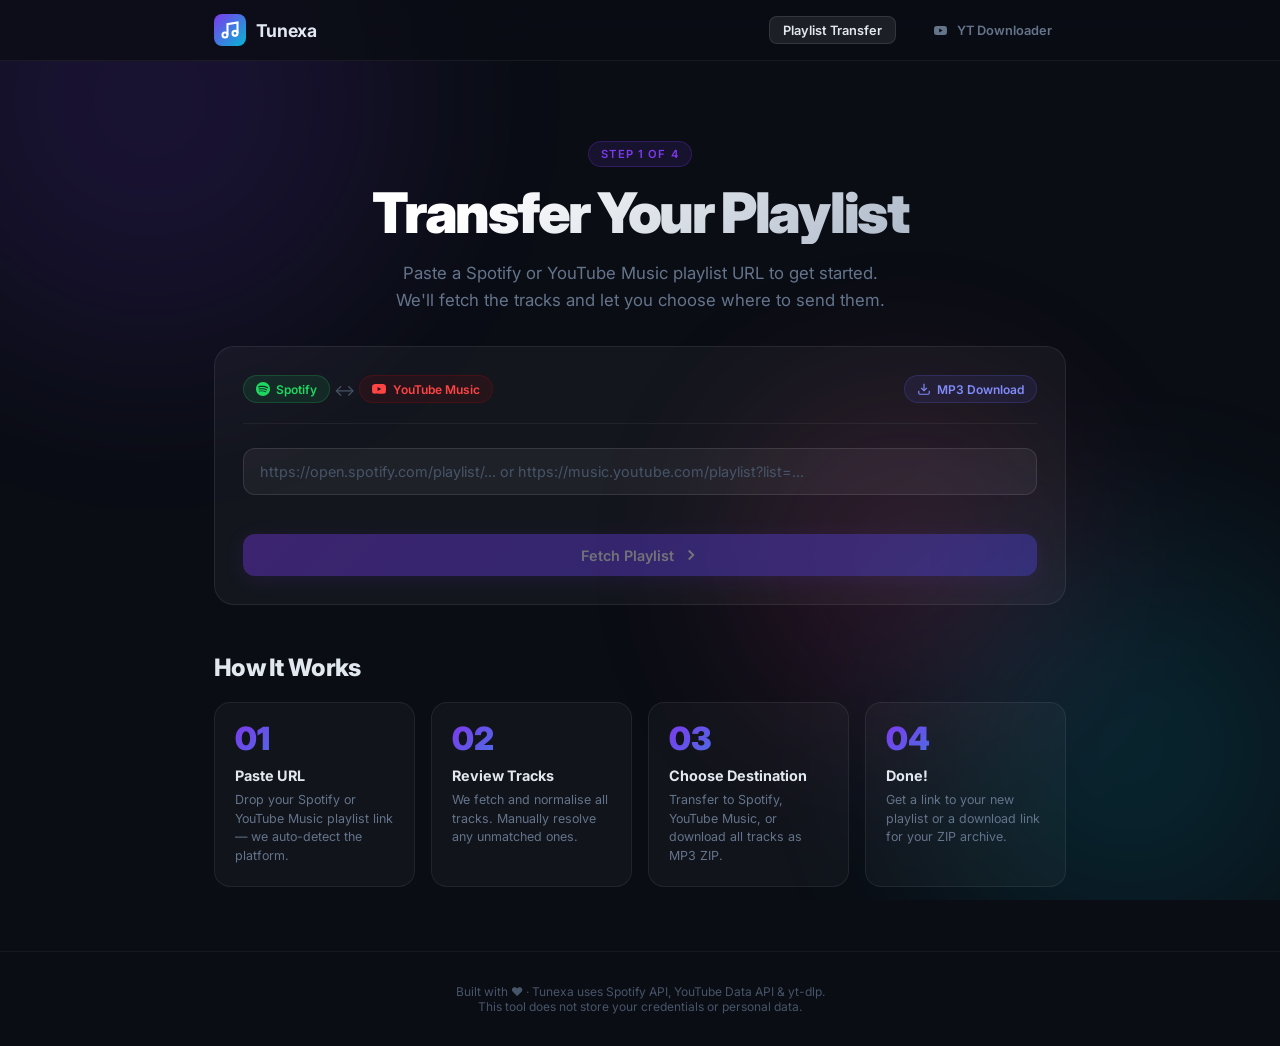
==== index.html @ 4f18d0dc "Initial commit - Tunexa Release 🚀" ====
<!DOCTYPE html>
<html lang="en">
<head>
  <meta charset="UTF-8" />
  <meta name="viewport" content="width=device-width, initial-scale=1.0" />
  <title>Tunexa — Transfer Playlists Between Spotify & YouTube Music</title>
  <meta name="description" content="Transfer playlists seamlessly between Spotify and YouTube Music, or download your tracks as MP3 files. Free, fast, and secure playlist syncing." />
  <link rel="preconnect" href="https://fonts.googleapis.com" />
  <link rel="preconnect" href="https://fonts.gstatic.com" crossorigin />
  <link href="https://fonts.googleapis.com/css2?family=Inter:wght@300;400;500;600;700;800;900&display=swap" rel="stylesheet" />
  <link rel="stylesheet" href="style.css" />
</head>
<body>

  <!-- AMBIENT BACKGROUND -->
  <div class="ambient-bg">
    <div class="orb orb-1"></div>
    <div class="orb orb-2"></div>
    <div class="orb orb-3"></div>
  </div>

  <!-- NAV -->
  <nav class="nav" role="navigation" aria-label="Primary navigation">
    <div class="nav-inner">
      <a href="#" class="logo" id="logo-home-link">
        <div class="logo-icon">
          <svg width="20" height="20" viewBox="0 0 24 24" fill="none" stroke="currentColor" stroke-width="2.5">
            <path d="M9 18V5l12-2v13"/>
            <circle cx="6" cy="18" r="3"/><circle cx="18" cy="16" r="3"/>
          </svg>
        </div>
        <span>Tunexa</span>
      </a>
      <div class="nav-links">
        <a href="index.html" class="nav-tab-btn active" id="nav-tab-playlist">Playlist Transfer</a>
        <a href="ytdl.html" class="nav-tab-btn" id="nav-tab-ytdl">
          <svg width="13" height="13" viewBox="0 0 24 24" fill="currentColor" style="vertical-align: middle; margin-right: 4px;"><path d="M23.495 6.205a3.007 3.007 0 0 0-2.088-2.088C19.537 3.616 12 3.616 12 3.616s-7.537 0-9.407.501A3.007 3.007 0 0 0 .505 6.205 31.247 31.247 0 0 0 0 12a31.247 31.247 0 0 0 .505 5.795 3.007 3.007 0 0 0 2.088 2.088C4.463 20.384 12 20.384 12 20.384s7.537 0 9.407-.501a3.007 3.007 0 0 0 2.088-2.088A31.247 31.247 0 0 0 24 12a31.247 31.247 0 0 0-.505-5.795zM9.609 15.601V8.408l6.264 3.602z"/></svg>
          YT Downloader
        </a>
      </div>
    </div>
  </nav>

  <!-- MAIN APP -->
  <main class="main-container" id="main-app">

    <!-- ═══════════════════════════════════════════ -->
    <!-- STEP 1: URL INGESTION                       -->
    <!-- ═══════════════════════════════════════════ -->
    <section class="step" id="step-url" data-step="1">
      <div class="step-hero">
        <div class="step-badge">Step 1 of 4</div>
        <h1 class="hero-title">Transfer Your Playlist</h1>
        <p class="hero-sub">Paste a Spotify or YouTube Music playlist URL to get started. We'll fetch the tracks and let you choose where to send them.</p>
      </div>

      <div class="card" id="url-card">
        <div class="card-header">
          <div class="platform-pills">
            <div class="pill pill-spotify">
              <svg class="pill-icon" viewBox="0 0 24 24" fill="currentColor"><path d="M12 0C5.4 0 0 5.4 0 12s5.4 12 12 12 12-5.4 12-12S18.66 0 12 0zm5.521 17.34c-.24.359-.66.48-1.021.24-2.82-1.74-6.36-2.101-10.561-1.141-.418.122-.779-.179-.899-.539-.12-.421.18-.78.54-.9 4.56-1.021 8.52-.6 11.64 1.32.42.18.479.659.301 1.02zm1.44-3.3c-.301.42-.841.6-1.262.3-3.239-1.98-8.159-2.58-11.939-1.38-.479.12-1.02-.12-1.14-.6-.12-.48.12-1.021.6-1.141C9.6 9.9 15 10.561 18.72 12.84c.361.181.54.78.241 1.2zm.12-3.36C15.24 8.4 8.82 8.16 5.16 9.301c-.6.179-1.2-.181-1.38-.721-.18-.601.18-1.2.72-1.381 4.26-1.26 11.28-1.02 15.721 1.621.539.3.719 1.02.419 1.56-.299.421-1.02.599-1.559.3z"/></svg>
              Spotify
            </div>
            <span class="pill-sep">↔</span>
            <div class="pill pill-yt">
              <svg class="pill-icon" viewBox="0 0 24 24" fill="currentColor"><path d="M23.495 6.205a3.007 3.007 0 0 0-2.088-2.088c-1.87-.501-9.396-.501-9.396-.501s-7.507-.01-9.396.501A3.007 3.007 0 0 0 .527 6.205a31.247 31.247 0 0 0-.522 5.805 31.247 31.247 0 0 0 .522 5.783 3.007 3.007 0 0 0 2.088 2.088c1.868.502 9.396.502 9.396.502s7.506 0 9.396-.502a3.007 3.007 0 0 0 2.088-2.088 31.247 31.247 0 0 0 .5-5.783 31.247 31.247 0 0 0-.5-5.805zM9.609 15.601V8.408l6.264 3.602z"/></svg>
              YouTube Music
            </div>
          </div>
          <div class="pill pill-mp3">
            <svg class="pill-icon" viewBox="0 0 24 24" fill="none" stroke="currentColor" stroke-width="2"><path d="M21 15v4a2 2 0 0 1-2 2H5a2 2 0 0 1-2-2v-4"/><polyline points="7 10 12 15 17 10"/><line x1="12" y1="15" x2="12" y2="3"/></svg>
            MP3 Download
          </div>
        </div>

        <div class="url-input-group" id="url-input-group">
          <div class="url-input-wrapper">
            <div class="url-platform-badge" id="url-platform-badge" aria-live="polite"></div>
            <input
              type="url"
              id="playlist-url-input"
              class="url-input"
              placeholder="https://open.spotify.com/playlist/... or https://music.youtube.com/playlist?list=..."
              autocomplete="off"
              spellcheck="false"
              aria-label="Playlist URL"
            />
            <button class="url-clear-btn" id="url-clear-btn" aria-label="Clear URL" style="display:none">
              <svg width="14" height="14" viewBox="0 0 24 24" fill="none" stroke="currentColor" stroke-width="2.5"><line x1="18" y1="6" x2="6" y2="18"/><line x1="6" y1="6" x2="18" y2="18"/></svg>
            </button>
          </div>
          <div class="url-error" id="url-error" role="alert" aria-live="assertive"></div>
        </div>

        <button class="btn btn-primary btn-full" id="fetch-playlist-btn" disabled>
          <span class="btn-text">Fetch Playlist</span>
          <svg class="btn-icon" width="18" height="18" viewBox="0 0 24 24" fill="none" stroke="currentColor" stroke-width="2.5"><polyline points="9 18 15 12 9 6"/></svg>
        </button>
      </div>

      <!-- HOW IT WORKS -->
      <div class="how-it-works" id="how-it-works">
        <h2 class="section-title">How It Works</h2>
        <div class="steps-grid">
          <div class="step-card">
            <div class="step-num">01</div>
            <h3>Paste URL</h3>
            <p>Drop your Spotify or YouTube Music playlist link — we auto-detect the platform.</p>
          </div>
          <div class="step-card">
            <div class="step-num">02</div>
            <h3>Review Tracks</h3>
            <p>We fetch and normalise all tracks. Manually resolve any unmatched ones.</p>
          </div>
          <div class="step-card">
            <div class="step-num">03</div>
            <h3>Choose Destination</h3>
            <p>Transfer to Spotify, YouTube Music, or download all tracks as MP3 ZIP.</p>
          </div>
          <div class="step-card">
            <div class="step-num">04</div>
            <h3>Done!</h3>
            <p>Get a link to your new playlist or a download link for your ZIP archive.</p>
          </div>
        </div>
      </div>
    </section>

    <!-- ═══════════════════════════════════════════ -->
    <!-- STEP 2: TRACK REVIEW                        -->
    <!-- ═══════════════════════════════════════════ -->
    <section class="step hidden" id="step-tracks" data-step="2">
      <div class="step-header">
        <button class="back-btn" id="back-to-url-btn" aria-label="Back to URL step">
          <svg width="16" height="16" viewBox="0 0 24 24" fill="none" stroke="currentColor" stroke-width="2.5"><polyline points="15 18 9 12 15 6"/></svg>
          Back
        </button>
        <div class="step-badge">Step 2 of 4</div>
      </div>

      <div class="playlist-header" id="playlist-header">
        <div class="playlist-meta">
          <div class="playlist-platform-badge" id="playlist-platform-badge"></div>
          <div>
            <h2 class="playlist-name" id="playlist-name">Playlist Name</h2>
            <p class="playlist-stats" id="playlist-stats">0 tracks fetched</p>
          </div>
        </div>
      </div>

      <div class="card" id="tracks-card">
        <div class="tracks-filter-bar">
          <input type="search" id="track-search" class="track-search" placeholder="Search tracks…" aria-label="Search tracks" />
          <div class="filter-tabs" role="tablist">
            <button class="filter-tab active" data-filter="all" role="tab" id="filter-all">All</button>
            <button class="filter-tab" data-filter="matched" role="tab" id="filter-matched">Matched</button>
            <button class="filter-tab" data-filter="unmatched" role="tab" id="filter-unmatched">Unmatched</button>
          </div>
        </div>

        <div class="tracks-list" id="tracks-list" role="list" aria-label="Tracks">
          <!-- Tracks injected by JS -->
        </div>
      </div>

      <!-- UNMATCHED RESOLVE MODAL -->
      <div class="modal-overlay hidden" id="resolve-modal" role="dialog" aria-modal="true" aria-labelledby="resolve-modal-title">
        <div class="modal">
          <div class="modal-header">
            <h3 id="resolve-modal-title">Find a replacement</h3>
            <button class="modal-close" id="resolve-modal-close" aria-label="Close">
              <svg width="16" height="16" viewBox="0 0 24 24" fill="none" stroke="currentColor" stroke-width="2.5"><line x1="18" y1="6" x2="6" y2="18"/><line x1="6" y1="6" x2="18" y2="18"/></svg>
            </button>
          </div>
          <div class="modal-body">
            <p class="modal-track-info" id="modal-track-info"></p>
            <div class="modal-search-group">
              <input type="search" id="modal-search-input" class="url-input" placeholder="Search for a replacement…" aria-label="Search for replacement track" />
              <button class="btn btn-primary" id="modal-search-btn">Search</button>
            </div>
            <div class="modal-results" id="modal-results" role="list"></div>
          </div>
          <div class="modal-footer">
            <button class="btn btn-ghost" id="modal-skip-btn">Skip this track</button>
          </div>
        </div>
      </div>

      <div class="step-actions">
        <div class="match-summary" id="match-summary"></div>
        <button class="btn btn-primary btn-lg" id="proceed-to-dest-btn">
          Choose Destination
          <svg width="18" height="18" viewBox="0 0 24 24" fill="none" stroke="currentColor" stroke-width="2.5"><polyline points="9 18 15 12 9 6"/></svg>
        </button>
      </div>
    </section>

    <!-- ═══════════════════════════════════════════ -->
    <!-- STEP 3: DESTINATION SELECTION               -->
    <!-- ═══════════════════════════════════════════ -->
    <section class="step hidden" id="step-destination" data-step="3">
      <div class="step-header">
        <button class="back-btn" id="back-to-tracks-btn" aria-label="Back to tracks step">
          <svg width="16" height="16" viewBox="0 0 24 24" fill="none" stroke="currentColor" stroke-width="2.5"><polyline points="15 18 9 12 15 6"/></svg>
          Back
        </button>
        <div class="step-badge">Step 3 of 4</div>
      </div>

      <h2 class="section-title">Where should we send your playlist?</h2>
      <p class="section-sub">Choose a destination. We'll authenticate you where required and transfer your tracks.</p>

      <div class="destination-grid">
        <button class="dest-card" id="dest-spotify" data-dest="spotify">
          <div class="dest-icon dest-icon-spotify">
            <svg viewBox="0 0 24 24" fill="currentColor"><path d="M12 0C5.4 0 0 5.4 0 12s5.4 12 12 12 12-5.4 12-12S18.66 0 12 0zm5.521 17.34c-.24.359-.66.48-1.021.24-2.82-1.74-6.36-2.101-10.561-1.141-.418.122-.779-.179-.899-.539-.12-.421.18-.78.54-.9 4.56-1.021 8.52-.6 11.64 1.32.42.18.479.659.301 1.02zm1.44-3.3c-.301.42-.841.6-1.262.3-3.239-1.98-8.159-2.58-11.939-1.38-.479.12-1.02-.12-1.14-.6-.12-.48.12-1.021.6-1.141C9.6 9.9 15 10.561 18.72 12.84c.361.181.54.78.241 1.2zm.12-3.36C15.24 8.4 8.82 8.16 5.16 9.301c-.6.179-1.2-.181-1.38-.721-.18-.601.18-1.2.72-1.381 4.26-1.26 11.28-1.02 15.721 1.621.539.3.719 1.02.419 1.56-.299.421-1.02.599-1.559.3z"/></svg>
          </div>
          <h3>Spotify</h3>
          <p>Create a new playlist on your Spotify account with all matched tracks.</p>
          <div class="dest-auth-note">
            <svg width="12" height="12" viewBox="0 0 24 24" fill="none" stroke="currentColor" stroke-width="2"><rect x="3" y="11" width="18" height="11" rx="2" ry="2"/><path d="M7 11V7a5 5 0 0 1 10 0v4"/></svg>
            Requires Spotify OAuth
          </div>
          <div class="dest-arrow">→</div>
        </button>

        <button class="dest-card" id="dest-youtube" data-dest="youtube">
          <div class="dest-icon dest-icon-yt">
            <svg viewBox="0 0 24 24" fill="currentColor"><path d="M23.495 6.205a3.007 3.007 0 0 0-2.088-2.088c-1.87-.501-9.396-.501-9.396-.501s-7.507-.01-9.396.501A3.007 3.007 0 0 0 .527 6.205a31.247 31.247 0 0 0-.522 5.805 31.247 31.247 0 0 0 .522 5.783 3.007 3.007 0 0 0 2.088 2.088c1.868.502 9.396.502 9.396.502s7.506 0 9.396-.502a3.007 3.007 0 0 0 2.088-2.088 31.247 31.247 0 0 0 .5-5.783 31.247 31.247 0 0 0-.5-5.805zM9.609 15.601V8.408l6.264 3.602z"/></svg>
          </div>
          <h3>YouTube Music</h3>
          <p>Create a new playlist on your YouTube Music account with all matched tracks.</p>
          <div class="dest-auth-note">
            <svg width="12" height="12" viewBox="0 0 24 24" fill="none" stroke="currentColor" stroke-width="2"><rect x="3" y="11" width="18" height="11" rx="2" ry="2"/><path d="M7 11V7a5 5 0 0 1 10 0v4"/></svg>
            Requires Google OAuth
          </div>
          <div class="dest-arrow">→</div>
        </button>

        <button class="dest-card dest-card-mp3" id="dest-mp3" data-dest="mp3">
          <div class="dest-icon dest-icon-mp3">
            <svg viewBox="0 0 24 24" fill="none" stroke="currentColor" stroke-width="2"><path d="M21 15v4a2 2 0 0 1-2 2H5a2 2 0 0 1-2-2v-4"/><polyline points="7 10 12 15 17 10"/><line x1="12" y1="15" x2="12" y2="3"/></svg>
          </div>
          <h3>Download as MP3</h3>
          <p>Download all matched tracks as MP3 files packaged in a single ZIP archive.</p>
          <div class="dest-auth-note dest-auth-free">
            <svg width="12" height="12" viewBox="0 0 24 24" fill="none" stroke="currentColor" stroke-width="2"><polyline points="20 6 9 17 4 12"/></svg>
            No authentication required
          </div>
          <div class="dest-arrow">→</div>
        </button>
      </div>

      <!-- OAUTH STATUS -->
      <div class="oauth-status hidden" id="oauth-status">
        <div class="oauth-spinner"></div>
        <span id="oauth-status-text">Connecting…</span>
      </div>
    </section>

    <!-- ═══════════════════════════════════════════ -->
    <!-- STEP 4: PROGRESS / RESULTS                  -->
    <!-- ═══════════════════════════════════════════ -->
    <section class="step hidden" id="step-results" data-step="4">
      <div class="step-header">
        <div class="step-badge">Step 4 of 4</div>
      </div>

      <!-- PROGRESS STATE -->
      <div id="progress-view">
        <div class="progress-icon-wrap" id="progress-platform-icon"></div>
        <h2 class="progress-title" id="progress-title">Transferring playlist…</h2>
        <p class="progress-sub" id="progress-sub">Please wait while we process your tracks.</p>

        <div class="progress-bar-wrap">
          <div class="progress-bar" id="progress-bar" role="progressbar" aria-valuenow="0" aria-valuemin="0" aria-valuemax="100">
            <div class="progress-fill" id="progress-fill"></div>
          </div>
          <span class="progress-pct" id="progress-pct">0%</span>
        </div>

        <div class="progress-track-status" id="progress-track-status"></div>
      </div>

      <!-- RESULTS STATE -->
      <div class="hidden" id="results-view">
        <div class="results-success-icon">
          <svg width="40" height="40" viewBox="0 0 24 24" fill="none" stroke="currentColor" stroke-width="2.5"><polyline points="20 6 9 17 4 12"/></svg>
        </div>
        <h2 class="results-title" id="results-title">Transfer Complete!</h2>

        <div class="results-stats" id="results-stats">
          <!-- Injected by JS -->
        </div>

        <div class="results-link-wrap" id="results-link-wrap"></div>

        <div class="results-failed-wrap hidden" id="results-failed-wrap">
          <h3 class="results-failed-title">Failed Tracks</h3>
          <ul class="results-failed-list" id="results-failed-list"></ul>
        </div>

        <div class="results-track-list" id="results-track-list">
          <!-- Injected by JS -->
        </div>

        <button class="btn btn-ghost btn-full" id="start-over-btn" style="margin-top:2rem">
          <svg width="16" height="16" viewBox="0 0 24 24" fill="none" stroke="currentColor" stroke-width="2.5"><polyline points="1 4 1 10 7 10"/><path d="M3.51 15a9 9 0 1 0 .49-4"/></svg>
          Start a new transfer
        </button>
      </div>
    </section>

  </main>

  <!-- GLOBAL TOAST NOTIFICATION -->
  <div class="toast-container" id="toast-container" aria-live="polite"></div>

  <!-- GLOBAL LOADING OVERLAY -->
  <div class="loading-overlay hidden" id="loading-overlay">
    <div class="loading-spinner-lg"></div>
    <p id="loading-overlay-text">Fetching playlist…</p>
  </div>

  <footer class="footer">
    <p>Built with ♥ · Tunexa uses Spotify API, YouTube Data API &amp; yt-dlp. <br/>This tool does not store your credentials or personal data.</p>
  </footer>

  <script src="app.js"></script>
</body>
</html>
---- style.css ----
/* ── RESET & BASE ─────────────────────────────── */
*,*::before,*::after{box-sizing:border-box;margin:0;padding:0}
html{scroll-behavior:smooth}
body{font-family:'Inter',sans-serif;background:#0a0d14;color:#e2e8f0;min-height:100vh;overflow-x:hidden}
a{color:inherit;text-decoration:none}
button{font-family:inherit;cursor:pointer;border:none;background:none}
input,button{outline:none}
.hidden{display:none!important}

/* ── AMBIENT ──────────────────────────────────── */
.ambient-bg{position:fixed;inset:0;z-index:0;pointer-events:none;overflow:hidden}
.orb{position:absolute;border-radius:50%;filter:blur(80px);opacity:.18}
.orb-1{width:600px;height:600px;background:radial-gradient(circle,#7c3aed,transparent);top:-200px;left:-150px;animation:drift1 18s ease-in-out infinite alternate}
.orb-2{width:500px;height:500px;background:radial-gradient(circle,#06b6d4,transparent);bottom:-100px;right:-100px;animation:drift2 22s ease-in-out infinite alternate}
.orb-3{width:400px;height:400px;background:radial-gradient(circle,#ec4899,transparent);top:40%;left:55%;animation:drift3 26s ease-in-out infinite alternate}
@keyframes drift1{to{transform:translate(60px,80px)}}
@keyframes drift2{to{transform:translate(-60px,-50px)}}
@keyframes drift3{to{transform:translate(-80px,60px)}}

/* ── NAV ──────────────────────────────────────── */
.nav{position:sticky;top:0;z-index:100;background:rgba(10,13,20,.8);backdrop-filter:blur(16px);border-bottom:1px solid rgba(255,255,255,.06)}
.nav-inner{max-width:900px;margin:0 auto;padding:0 1.5rem;height:60px;display:flex;align-items:center;justify-content:space-between}
.logo{display:flex;align-items:center;gap:.6rem;font-weight:700;font-size:1.1rem;letter-spacing:-.02em}
.logo-icon{width:32px;height:32px;border-radius:8px;background:linear-gradient(135deg,#7c3aed,#06b6d4);display:flex;align-items:center;justify-content:center;color:#fff}
.nav-links{display:flex;align-items:center;gap:1.5rem;font-size:.875rem;color:#94a3b8}
.nav-links a{transition:color .2s}
.nav-links a:hover{color:#e2e8f0}
.nav-github{display:flex;align-items:center;gap:.4rem;padding:.4rem .8rem;border:1px solid rgba(255,255,255,.1);border-radius:20px;transition:all .2s}
.nav-github:hover{border-color:rgba(255,255,255,.25);color:#e2e8f0}

/* nav tab buttons */
.nav-tab-btn{display:inline-flex;align-items:center;gap:.4rem;font-size:.8rem;font-weight:600;color:#64748b;padding:.35rem .8rem;border-radius:8px;transition:all .2s;border:1px solid transparent}
.nav-tab-btn:hover{color:#e2e8f0;background:rgba(255,255,255,.06)}
.nav-tab-btn.active{color:#e2e8f0;background:rgba(255,255,255,.08);border-color:rgba(255,255,255,.1)}

/* ── MAIN ─────────────────────────────────────── */
.main-container{position:relative;z-index:1;max-width:900px;margin:0 auto;padding:2rem 1.5rem 4rem}
.step{animation:fadeUp .4s ease both}
@keyframes fadeUp{from{opacity:0;transform:translateY(20px)}to{opacity:1;transform:translateY(0)}}

/* ── HERO ─────────────────────────────────────── */
.step-hero{text-align:center;padding:3rem 0 2rem}
.step-badge{display:inline-block;font-size:.7rem;font-weight:600;letter-spacing:.1em;text-transform:uppercase;color:#7c3aed;background:rgba(124,58,237,.12);border:1px solid rgba(124,58,237,.25);border-radius:20px;padding:.3rem .8rem;margin-bottom:1rem}
.hero-title{font-size:clamp(2rem,5vw,3.5rem);font-weight:900;letter-spacing:-.04em;background:linear-gradient(135deg,#fff 30%,#94a3b8);-webkit-background-clip:text;-webkit-text-fill-color:transparent;background-clip:text;line-height:1.1;margin-bottom:1rem}
.hero-sub{font-size:1.05rem;color:#64748b;max-width:500px;margin:0 auto;line-height:1.6}

/* ── CARD ─────────────────────────────────────── */
.card{background:rgba(255,255,255,.04);border:1px solid rgba(255,255,255,.08);border-radius:20px;padding:1.75rem;backdrop-filter:blur(12px);margin-bottom:1.5rem}
.card-header{display:flex;align-items:center;gap:.75rem;flex-wrap:wrap;margin-bottom:1.5rem;padding-bottom:1.25rem;border-bottom:1px solid rgba(255,255,255,.06)}

/* ── PILLS ────────────────────────────────────── */
.pill{display:inline-flex;align-items:center;gap:.4rem;font-size:.75rem;font-weight:600;padding:.35rem .75rem;border-radius:20px}
.pill-icon{width:14px;height:14px}
.pill-spotify{background:rgba(30,215,96,.1);color:#1ed760;border:1px solid rgba(30,215,96,.2)}
.pill-yt{background:rgba(255,0,0,.08);color:#ff4444;border:1px solid rgba(255,0,0,.15)}
.pill-mp3{background:rgba(99,102,241,.1);color:#818cf8;border:1px solid rgba(99,102,241,.2);margin-left:auto}
.pill-sep{font-size:1rem;color:#475569}

/* ── URL INPUT ────────────────────────────────── */
.url-input-group{margin-bottom:1rem}
.url-input-wrapper{position:relative;display:flex;align-items:center}
.url-platform-badge{position:absolute;left:1rem;z-index:2;font-size:.7rem;font-weight:700;letter-spacing:.05em;text-transform:uppercase;opacity:0;transition:opacity .2s}
.url-platform-badge.show{opacity:1}
.url-platform-badge.spotify{color:#1ed760}
.url-platform-badge.youtube{color:#ff4444}
.url-input{width:100%;background:rgba(255,255,255,.05);border:1.5px solid rgba(255,255,255,.1);border-radius:12px;padding:.875rem 3rem .875rem 1rem;font-family:inherit;font-size:.9rem;color:#e2e8f0;transition:border-color .25s,box-shadow .25s}
.url-input::placeholder{color:#475569}
.url-input:focus{border-color:#7c3aed;box-shadow:0 0 0 4px rgba(124,58,237,.1)}
.url-input.has-badge{padding-left:5.5rem}
.url-clear-btn{position:absolute;right:1rem;color:#64748b;padding:.25rem;border-radius:50%;transition:color .2s}
.url-clear-btn:hover{color:#e2e8f0}
.url-error{font-size:.8rem;color:#f87171;margin-top:.5rem;min-height:1.2em;padding:0 .25rem}

/* ── BUTTONS ──────────────────────────────────── */
.btn{display:inline-flex;align-items:center;justify-content:center;gap:.5rem;font-size:.9rem;font-weight:600;padding:.75rem 1.5rem;border-radius:12px;transition:all .22s;cursor:pointer}
.btn-primary{background:linear-gradient(135deg,#7c3aed,#4f46e5);color:#fff;box-shadow:0 4px 20px rgba(124,58,237,.3)}
.btn-primary:hover:not(:disabled){transform:translateY(-2px);box-shadow:0 8px 30px rgba(124,58,237,.4)}
.btn-primary:disabled{opacity:.4;cursor:not-allowed;transform:none}
.btn-ghost{background:rgba(255,255,255,.06);color:#94a3b8;border:1px solid rgba(255,255,255,.1)}
.btn-ghost:hover{background:rgba(255,255,255,.1);color:#e2e8f0}
.btn-full{width:100%}
.btn-lg{padding:.9rem 2rem;font-size:1rem}
.btn-icon{flex-shrink:0}

/* ── STEP HEADER ──────────────────────────────── */
.step-header{display:flex;align-items:center;justify-content:space-between;margin-bottom:1.5rem}
.back-btn{display:inline-flex;align-items:center;gap:.4rem;font-size:.85rem;color:#64748b;transition:color .2s;padding:.4rem .8rem;border-radius:8px}
.back-btn:hover{color:#e2e8f0;background:rgba(255,255,255,.05)}

/* ── PLAYLIST META ────────────────────────────── */
.playlist-header{margin-bottom:1.25rem}
.playlist-meta{display:flex;align-items:center;gap:1rem}
.playlist-platform-badge{font-size:.7rem;font-weight:700;letter-spacing:.08em;text-transform:uppercase;padding:.3rem .7rem;border-radius:6px}
.playlist-platform-badge.spotify{background:rgba(30,215,96,.1);color:#1ed760;border:1px solid rgba(30,215,96,.2)}
.playlist-platform-badge.youtube{background:rgba(255,68,68,.08);color:#ff4444;border:1px solid rgba(255,68,68,.15)}
.playlist-name{font-size:1.4rem;font-weight:700;letter-spacing:-.03em}
.playlist-stats{font-size:.8rem;color:#64748b;margin-top:.2rem}

/* ── TRACKS FILTER BAR ────────────────────────── */
.tracks-filter-bar{display:flex;align-items:center;gap:.75rem;flex-wrap:wrap;margin-bottom:1rem}
.track-search{flex:1;min-width:160px;background:rgba(255,255,255,.05);border:1px solid rgba(255,255,255,.08);border-radius:8px;padding:.5rem .875rem;font-family:inherit;font-size:.825rem;color:#e2e8f0}
.track-search::placeholder{color:#475569}
.track-search:focus{border-color:#7c3aed;outline:none}
.filter-tabs{display:flex;gap:.25rem;background:rgba(255,255,255,.04);border-radius:8px;padding:.25rem}
.filter-tab{font-size:.775rem;font-weight:500;padding:.3rem .7rem;border-radius:6px;color:#64748b;transition:all .2s}
.filter-tab.active{background:rgba(255,255,255,.1);color:#e2e8f0}

/* ── TRACKS LIST ──────────────────────────────── */
.tracks-list{display:flex;flex-direction:column;gap:.5rem;max-height:420px;overflow-y:auto;padding-right:.25rem}
.tracks-list::-webkit-scrollbar{width:4px}
.tracks-list::-webkit-scrollbar-track{background:transparent}
.tracks-list::-webkit-scrollbar-thumb{background:rgba(255,255,255,.1);border-radius:2px}
.track-item{display:flex;align-items:center;gap:.875rem;padding:.75rem 1rem;border-radius:10px;border:1px solid transparent;transition:all .2s;background:rgba(255,255,255,.02)}
.track-item:hover{background:rgba(255,255,255,.05);border-color:rgba(255,255,255,.06)}
.track-item.unmatched{background:rgba(251,191,36,.03);border-color:rgba(251,191,36,.1)}
.track-item.skipped{opacity:.45}
.track-num{font-size:.7rem;font-weight:600;color:#475569;width:22px;flex-shrink:0;text-align:right}
.track-info{flex:1;min-width:0}
.track-title{font-size:.875rem;font-weight:600;white-space:nowrap;overflow:hidden;text-overflow:ellipsis}
.track-artist{font-size:.75rem;color:#64748b;white-space:nowrap;overflow:hidden;text-overflow:ellipsis}
.track-duration{font-size:.7rem;color:#475569;flex-shrink:0}
.track-status{display:flex;align-items:center;gap:.4rem;font-size:.7rem;font-weight:600;flex-shrink:0}
.status-matched{color:#34d399}
.status-unmatched{color:#fbbf24}
.status-skipped{color:#64748b}
.status-resolved{color:#818cf8}
.track-resolve-btn{font-size:.7rem;font-weight:600;color:#7c3aed;background:rgba(124,58,237,.1);border:1px solid rgba(124,58,237,.2);border-radius:6px;padding:.25rem .6rem;transition:all .2s}
.track-resolve-btn:hover{background:rgba(124,58,237,.2)}

/* ── STEP ACTIONS ─────────────────────────────── */
.step-actions{display:flex;align-items:center;justify-content:space-between;gap:1rem;margin-top:1.5rem;flex-wrap:wrap}
.match-summary{font-size:.85rem;color:#64748b}
.match-summary strong{color:#e2e8f0}

/* ── DESTINATION CARDS ────────────────────────── */
.destination-grid{display:grid;grid-template-columns:repeat(auto-fit,minmax(240px,1fr));gap:1rem;margin-top:1.5rem}
.dest-card{background:rgba(255,255,255,.03);border:1.5px solid rgba(255,255,255,.08);border-radius:20px;padding:1.75rem 1.5rem;text-align:left;transition:all .25s;cursor:pointer;position:relative;overflow:hidden}
.dest-card::before{content:'';position:absolute;inset:0;opacity:0;transition:opacity .25s}
.dest-card:hover{transform:translateY(-4px);border-color:rgba(255,255,255,.18);box-shadow:0 12px 40px rgba(0,0,0,.3)}
.dest-card:hover::before{opacity:1}
.dest-icon{width:52px;height:52px;border-radius:14px;display:flex;align-items:center;justify-content:center;margin-bottom:1.25rem}
.dest-icon svg{width:28px;height:28px}
.dest-icon-spotify{background:rgba(30,215,96,.12);color:#1ed760}
.dest-icon-yt{background:rgba(255,0,0,.1);color:#ff4444}
.dest-icon-mp3{background:rgba(99,102,241,.12);color:#818cf8}
.dest-card h3{font-size:1.05rem;font-weight:700;margin-bottom:.4rem}
.dest-card p{font-size:.825rem;color:#64748b;line-height:1.5;margin-bottom:1rem}
.dest-auth-note{display:inline-flex;align-items:center;gap:.35rem;font-size:.7rem;color:#64748b;background:rgba(255,255,255,.05);border-radius:6px;padding:.25rem .6rem}
.dest-auth-free{color:#34d399;background:rgba(52,211,153,.06)}
.dest-arrow{position:absolute;top:1.25rem;right:1.25rem;font-size:1.1rem;color:#475569;transition:all .25s}
.dest-card:hover .dest-arrow{color:#e2e8f0;transform:translateX(4px)}

.section-title{font-size:1.5rem;font-weight:800;letter-spacing:-.03em;margin-bottom:.5rem}
.section-sub{color:#64748b;font-size:.9rem;margin-bottom:1rem}

/* ── OAUTH STATUS ─────────────────────────────── */
.oauth-status{display:flex;align-items:center;gap:.75rem;padding:1rem 1.25rem;background:rgba(124,58,237,.08);border:1px solid rgba(124,58,237,.2);border-radius:12px;margin-top:1.5rem;font-size:.875rem;color:#a78bfa}
.oauth-spinner{width:18px;height:18px;border:2px solid rgba(167,139,250,.3);border-top-color:#a78bfa;border-radius:50%;animation:spin .7s linear infinite;flex-shrink:0}
@keyframes spin{to{transform:rotate(360deg)}}

/* ── PROGRESS ─────────────────────────────────── */
#progress-view{text-align:center;padding:3rem 1rem}
.progress-icon-wrap{width:72px;height:72px;border-radius:50%;background:rgba(124,58,237,.12);display:flex;align-items:center;justify-content:center;margin:0 auto 1.5rem;border:1px solid rgba(124,58,237,.25)}
.progress-title{font-size:1.6rem;font-weight:800;margin-bottom:.5rem}
.progress-sub{color:#64748b;margin-bottom:2rem}
.progress-bar-wrap{display:flex;align-items:center;gap:1rem;max-width:480px;margin:0 auto 1rem}
.progress-bar{flex:1;height:8px;background:rgba(255,255,255,.08);border-radius:4px;overflow:hidden}
.progress-fill{height:100%;background:linear-gradient(90deg,#7c3aed,#06b6d4);border-radius:4px;transition:width .4s ease;width:0%}
.progress-pct{font-size:.85rem;font-weight:700;color:#a78bfa;width:36px;flex-shrink:0;text-align:right}
.progress-track-status{font-size:.8rem;color:#64748b;margin-top:.5rem}

/* ── RESULTS ──────────────────────────────────── */
#results-view{text-align:center;padding:2rem 0}
.results-success-icon{width:72px;height:72px;border-radius:50%;background:rgba(52,211,153,.1);border:1px solid rgba(52,211,153,.25);display:flex;align-items:center;justify-content:center;margin:0 auto 1.5rem;color:#34d399}
.results-title{font-size:1.8rem;font-weight:800;margin-bottom:1.5rem}
.results-stats{display:flex;justify-content:center;gap:1.5rem;flex-wrap:wrap;margin-bottom:2rem}
.stat-item{text-align:center;padding:.75rem 1.25rem;background:rgba(255,255,255,.04);border:1px solid rgba(255,255,255,.08);border-radius:12px;min-width:90px}
.stat-num{font-size:1.6rem;font-weight:800}
.stat-label{font-size:.7rem;color:#64748b;margin-top:.1rem}
.stat-matched .stat-num{color:#34d399}
.stat-resolved .stat-num{color:#818cf8}
.stat-failed .stat-num{color:#f87171}
.stat-total .stat-num{color:#e2e8f0}
.results-link-wrap{margin-bottom:1.5rem}
.results-link{display:inline-flex;align-items:center;gap:.5rem;padding:.75rem 1.5rem;background:linear-gradient(135deg,#7c3aed,#4f46e5);color:#fff;border-radius:12px;font-weight:600;font-size:.9rem;transition:all .2s}
.results-link:hover{transform:translateY(-2px);box-shadow:0 8px 24px rgba(124,58,237,.4)}
.results-failed-wrap{text-align:left;max-width:480px;margin:0 auto 1.5rem;background:rgba(248,113,113,.05);border:1px solid rgba(248,113,113,.15);border-radius:12px;padding:1rem 1.25rem}
.results-failed-title{font-size:.85rem;font-weight:700;color:#f87171;margin-bottom:.5rem}
.results-failed-list{font-size:.8rem;color:#94a3b8;padding-left:1.2rem;display:flex;flex-direction:column;gap:.25rem}
.results-track-list{text-align:left;display:flex;flex-direction:column;gap:.4rem;max-width:600px;margin:0 auto}

/* ── MODAL ────────────────────────────────────── */
.modal-overlay{position:fixed;inset:0;z-index:200;background:rgba(0,0,0,.65);backdrop-filter:blur(8px);display:flex;align-items:center;justify-content:center;padding:1rem;animation:fadeIn .2s ease}
@keyframes fadeIn{from{opacity:0}}
.modal{background:#111827;border:1px solid rgba(255,255,255,.1);border-radius:20px;width:100%;max-width:520px;max-height:90vh;display:flex;flex-direction:column;animation:slideUp .25s ease}
@keyframes slideUp{from{transform:translateY(20px);opacity:0}}
.modal-header{display:flex;align-items:center;justify-content:space-between;padding:1.25rem 1.5rem;border-bottom:1px solid rgba(255,255,255,.07)}
.modal-header h3{font-size:1rem;font-weight:700}
.modal-close{color:#64748b;padding:.25rem;border-radius:6px;transition:color .2s}
.modal-close:hover{color:#e2e8f0}
.modal-body{padding:1.25rem 1.5rem;overflow-y:auto;flex:1}
.modal-track-info{font-size:.8rem;color:#64748b;margin-bottom:1rem;padding:.6rem .875rem;background:rgba(255,255,255,.04);border-radius:8px}
.modal-search-group{display:flex;gap:.75rem;margin-bottom:1rem}
.modal-search-group .url-input{flex:1}
.modal-results{display:flex;flex-direction:column;gap:.5rem}
.modal-result-item{display:flex;align-items:center;justify-content:space-between;padding:.7rem .875rem;background:rgba(255,255,255,.03);border:1px solid rgba(255,255,255,.07);border-radius:10px;transition:all .2s;cursor:pointer}
.modal-result-item:hover{background:rgba(124,58,237,.08);border-color:rgba(124,58,237,.25)}
.modal-result-info .track-title{font-size:.825rem}
.modal-result-info .track-artist{font-size:.75rem}
.modal-result-select{font-size:.7rem;font-weight:600;color:#7c3aed;background:rgba(124,58,237,.1);border:1px solid rgba(124,58,237,.2);border-radius:6px;padding:.3rem .65rem;transition:all .2s}
.modal-result-select:hover{background:rgba(124,58,237,.2)}
.modal-footer{padding:1rem 1.5rem;border-top:1px solid rgba(255,255,255,.07)}

/* ── TOAST ────────────────────────────────────── */
.toast-container{position:fixed;bottom:1.5rem;right:1.5rem;z-index:300;display:flex;flex-direction:column;gap:.5rem}
.toast{display:flex;align-items:center;gap:.6rem;padding:.75rem 1rem;border-radius:10px;font-size:.825rem;font-weight:500;background:#1e293b;border:1px solid rgba(255,255,255,.1);box-shadow:0 8px 24px rgba(0,0,0,.3);animation:toastIn .3s ease;max-width:320px}
@keyframes toastIn{from{opacity:0;transform:translateX(20px)}}
.toast.success{border-color:rgba(52,211,153,.25);color:#34d399}
.toast.error{border-color:rgba(248,113,113,.25);color:#f87171}
.toast.info{border-color:rgba(99,102,241,.25);color:#818cf8}

/* ── LOADING OVERLAY ──────────────────────────── */
.loading-overlay{position:fixed;inset:0;z-index:400;background:rgba(10,13,20,.8);backdrop-filter:blur(12px);display:flex;flex-direction:column;align-items:center;justify-content:center;gap:1.25rem}
.loading-spinner-lg{width:48px;height:48px;border:3px solid rgba(124,58,237,.2);border-top-color:#7c3aed;border-radius:50%;animation:spin .8s linear infinite}
.loading-overlay p{font-size:.9rem;color:#94a3b8}

/* ── HOW IT WORKS ─────────────────────────────── */
.how-it-works{margin-top:3rem}
.steps-grid{display:grid;grid-template-columns:repeat(auto-fit,minmax(180px,1fr));gap:1rem;margin-top:1.25rem}
.step-card{background:rgba(255,255,255,.03);border:1px solid rgba(255,255,255,.07);border-radius:16px;padding:1.25rem}
.step-num{font-size:2rem;font-weight:900;background:linear-gradient(135deg,#7c3aed,#06b6d4);-webkit-background-clip:text;-webkit-text-fill-color:transparent;background-clip:text;line-height:1;margin-bottom:.75rem}
.step-card h3{font-size:.9rem;font-weight:700;margin-bottom:.4rem}
.step-card p{font-size:.78rem;color:#64748b;line-height:1.5}

/* ── FOOTER ───────────────────────────────────── */
.footer{position:relative;z-index:1;text-align:center;padding:2rem 1.5rem;font-size:.75rem;color:#475569;border-top:1px solid rgba(255,255,255,.05)}

/* ── RESPONSIVE ───────────────────────────────── */
@media(max-width:640px){
  .destination-grid{grid-template-columns:1fr}
  .step-actions{flex-direction:column;align-items:stretch}
  .step-actions .btn-lg{width:100%}
  .nav-links a:not(.nav-github){display:none}
}
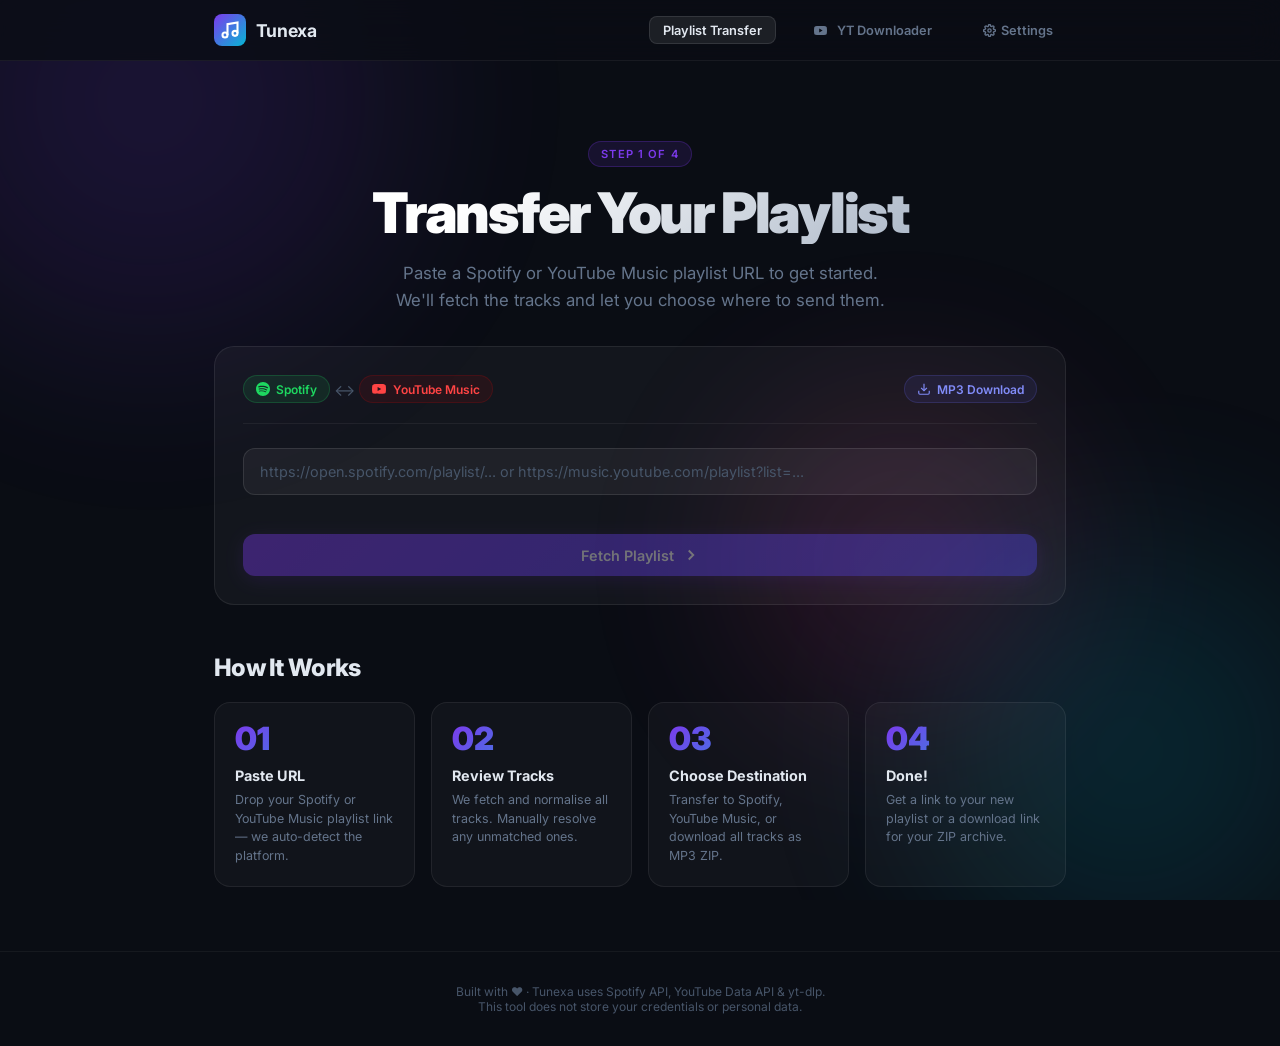
==== commit f18a9ec2: "feat: Implement Tunexa Settings, bypass credentials-free limit and enforce 100-song batch download l" ====
--- a/index.html
+++ b/index.html
@@ -37,6 +37,12 @@
           <svg width="13" height="13" viewBox="0 0 24 24" fill="currentColor" style="vertical-align: middle; margin-right: 4px;"><path d="M23.495 6.205a3.007 3.007 0 0 0-2.088-2.088C19.537 3.616 12 3.616 12 3.616s-7.537 0-9.407.501A3.007 3.007 0 0 0 .505 6.205 31.247 31.247 0 0 0 0 12a31.247 31.247 0 0 0 .505 5.795 3.007 3.007 0 0 0 2.088 2.088C4.463 20.384 12 20.384 12 20.384s7.537 0 9.407-.501a3.007 3.007 0 0 0 2.088-2.088A31.247 31.247 0 0 0 24 12a31.247 31.247 0 0 0-.505-5.795zM9.609 15.601V8.408l6.264 3.602z"/></svg>
           YT Downloader
         </a>
+        <button id="nav-settings-btn" class="nav-tab-btn" style="background: none; border: none; cursor: pointer; display: flex; align-items: center; gap: 0.35rem; font-family: inherit;">
+          <svg width="13" height="13" viewBox="0 0 24 24" fill="none" stroke="currentColor" stroke-width="2.5" stroke-linecap="round" stroke-linejoin="round" style="vertical-align: middle;">
+            <circle cx="12" cy="12" r="3"/><path d="M19.4 15a1.65 1.65 0 0 0 .33 1.82l.06.06a2 2 0 1 1-2.83 2.83l-.06-.06a1.65 1.65 0 0 0-1.82-.33 1.65 1.65 0 0 0-1 1.51V21a2 2 0 0 1-4 0v-.09A1.65 1.65 0 0 0 9 19.4a1.65 1.65 0 0 0-1.82.33l-.06.06a2 2 0 1 1-2.83-2.83l.06-.06a1.65 1.65 0 0 0 .33-1.82 1.65 1.65 0 0 0-1.51-1H3a2 2 0 0 1 0-4h.09A1.65 1.65 0 0 0 4.6 9a1.65 1.65 0 0 0-.33-1.82l-.06-.06a2 2 0 1 1 2.83-2.83l.06.06a1.65 1.65 0 0 0 1.82.33H9a1.65 1.65 0 0 0 1-1.51V3a2 2 0 0 1 4 0v.09a1.65 1.65 0 0 0 1 1.51 1.65 1.65 0 0 0 1.82-.33l.06-.06a2 2 0 1 1 2.83 2.83l-.06.06a1.65 1.65 0 0 0-.33 1.82V9a1.65 1.65 0 0 0 1.51 1H21a2 2 0 0 1 0 4h-.09a1.65 1.65 0 0 0-1.51 1z"/>
+          </svg>
+          Settings
+        </button>
       </div>
     </div>
   </nav>
@@ -322,6 +328,39 @@
     <p id="loading-overlay-text">Fetching playlist…</p>
   </div>
 
+  <!-- SETTINGS MODAL -->
+  <div id="settings-modal" class="modal-overlay hidden">
+    <div class="card" style="width: 100%; max-width: 480px; margin: 1rem; border: 1px solid rgba(255,255,255,0.08); background: rgba(18,18,18,0.95); position: relative; padding: 2rem;">
+      <button id="settings-close-btn" style="position: absolute; top: 1.25rem; right: 1.25rem; background: none; border: none; color: #a0aec0; cursor: pointer; padding: 0.25rem;">
+        <svg width="20" height="20" viewBox="0 0 24 24" fill="none" stroke="currentColor" stroke-width="2.5"><line x1="18" y1="6" x2="6" y2="18"/><line x1="6" y1="6" x2="18" y2="18"/></svg>
+      </button>
+      <h2 style="font-size: 1.25rem; font-weight: 800; margin-bottom: 0.5rem; color: #fff;">Tunexa Settings</h2>
+      <p style="font-size: 0.85rem; color: #a0aec0; margin-bottom: 1.5rem; line-height: 1.4;">
+        Add your Spotify API Developer credentials to enable parsing playlists with <strong>unlimited songs</strong> (bypasses the credentials-free 100 song limit).
+      </p>
+      
+      <div style="display: flex; flex-direction: column; gap: 1rem; margin-bottom: 1.5rem;">
+        <div>
+          <label style="display: block; font-size: 0.75rem; font-weight: 700; text-transform: uppercase; color: #a0aec0; margin-bottom: 0.35rem;">Spotify Client ID</label>
+          <input type="text" id="spotify-client-id-input" class="url-input" placeholder="Paste your Spotify Client ID..." style="width: 100%; box-sizing: border-box;" autocomplete="off"/>
+        </div>
+        <div>
+          <label style="display: block; font-size: 0.75rem; font-weight: 700; text-transform: uppercase; color: #a0aec0; margin-bottom: 0.35rem;">Spotify Client Secret</label>
+          <input type="password" id="spotify-client-secret-input" class="url-input" placeholder="Paste your Spotify Client Secret..." style="width: 100%; box-sizing: border-box;" autocomplete="off"/>
+        </div>
+      </div>
+      
+      <div style="font-size: 0.75rem; color: #718096; line-height: 1.5; margin-bottom: 1.5rem; padding: 0.75rem; background: rgba(255,255,255,0.03); border-radius: 6px; border: 1px solid rgba(255,255,255,0.04);">
+        <strong>How to get keys:</strong> Go to the free <a href="https://developer.spotify.com/dashboard" target="_blank" style="color: #ff4444; text-decoration: underline;">Spotify Developer Dashboard</a>, create an App, and set the Redirect URI to <code>http://localhost:8000/api/oauth/spotify/callback</code>.
+      </div>
+      
+      <div style="display: flex; justify-content: flex-end; gap: 0.75rem;">
+        <button id="settings-cancel-btn" class="btn btn-ghost">Cancel</button>
+        <button id="settings-save-btn" class="btn btn-primary">Save Settings</button>
+      </div>
+    </div>
+  </div>
+
   <footer class="footer">
     <p>Built with ♥ · Tunexa uses Spotify API, YouTube Data API &amp; yt-dlp. <br/>This tool does not store your credentials or personal data.</p>
   </footer>
